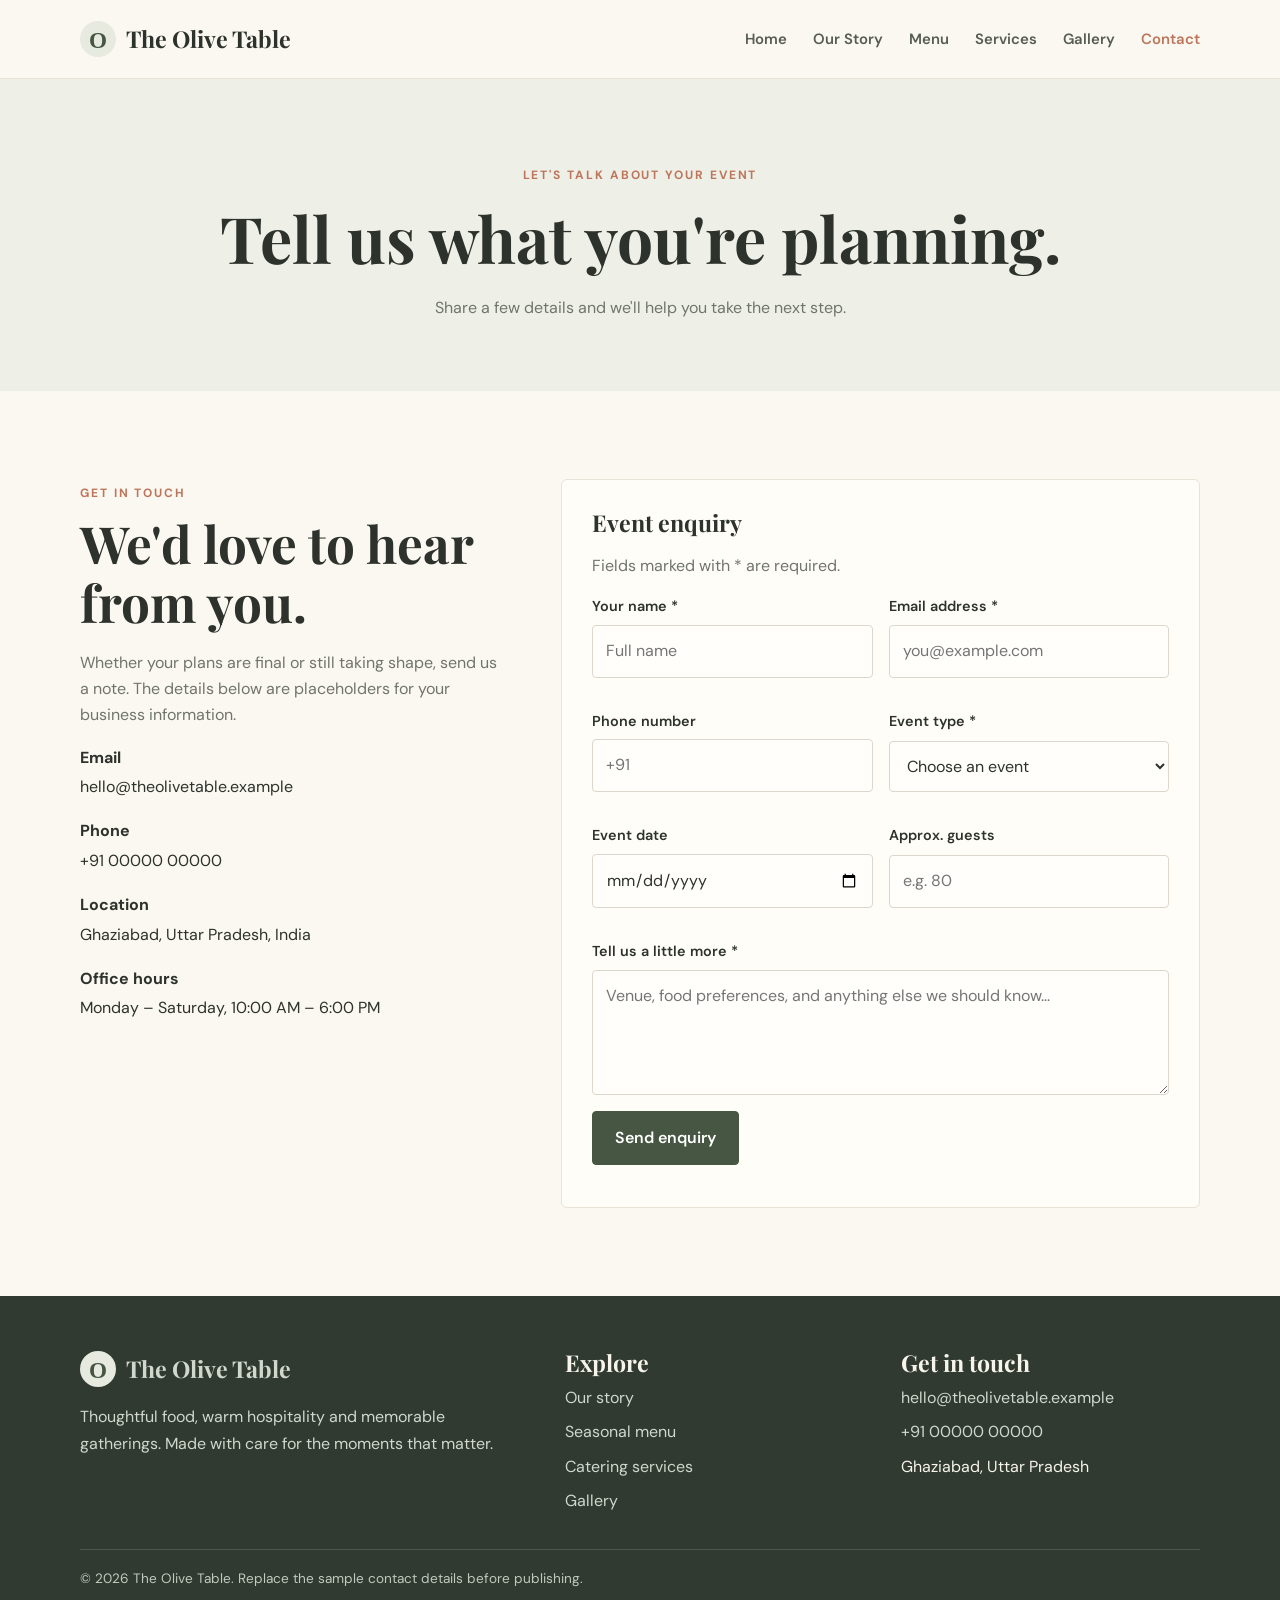
==== contact.html @ f9d6e395 "Initial commit for miniproject" ====
<!DOCTYPE html>
<html lang="en">
<head>
  <meta charset="UTF-8">
  <meta name="viewport" content="width=device-width, initial-scale=1.0">
  <meta name="description" content="The Olive Table catering — thoughtful food and warm hospitality for every occasion.">
  <title>Contact | The Olive Table</title>
  <link rel="stylesheet" href="css/style.css">
</head>
<body>

<header class="site-header">
  <div class="container nav-wrap">
    <a class="brand" href="index.html"><span class="brand-mark">O</span> The Olive Table</a>
    <button class="nav-toggle" aria-label="Toggle navigation" aria-expanded="false">☰</button>
    <nav class="nav-links" aria-label="Main navigation">
      <a href="index.html">Home</a>
      <a href="about.html">Our Story</a>
      <a href="menu.html">Menu</a>
      <a href="services.html">Services</a>
      <a href="gallery.html">Gallery</a>
      <a href="contact.html">Contact</a>
    </nav>
  </div>
</header>


<main>
  <section class="page-hero"><div class="container"><span class="eyebrow">Let's talk about your event</span><h1>Tell us what you're planning.</h1><p>Share a few details and we'll help you take the next step.</p></div></section>
  <section class="section"><div class="container contact-layout">
    <div><span class="eyebrow">Get in touch</span><h2>We'd love to hear from you.</h2><p>Whether your plans are final or still taking shape, send us a note. The details below are placeholders for your business information.</p>
      <div class="contact-details">
        <div class="contact-item"><strong>Email</strong><a href="mailto:hello@theolivetable.example">hello@theolivetable.example</a></div>
        <div class="contact-item"><strong>Phone</strong><a href="tel:+910000000000">+91 00000 00000</a></div>
        <div class="contact-item"><strong>Location</strong><span>Ghaziabad, Uttar Pradesh, India</span></div>
        <div class="contact-item"><strong>Office hours</strong><span>Monday – Saturday, 10:00 AM – 6:00 PM</span></div>
      </div>
    </div>
    <form class="contact-form" id="enquiry-form">
      <h3>Event enquiry</h3>
      <p>Fields marked with * are required.</p>
      <div class="form-grid">
        <div class="field"><label for="name">Your name *</label><input id="name" name="name" required placeholder="Full name"></div>
        <div class="field"><label for="email">Email address *</label><input id="email" name="email" type="email" required placeholder="you@example.com"></div>
        <div class="field"><label for="phone">Phone number</label><input id="phone" name="phone" type="tel" placeholder="+91"></div>
        <div class="field"><label for="event">Event type *</label><select id="event" name="event" required><option value="">Choose an event</option><option>Wedding</option><option>Birthday or private party</option><option>Corporate event</option><option>Family gathering</option><option>Other</option></select></div>
        <div class="field"><label for="date">Event date</label><input id="date" name="date" type="date"></div>
        <div class="field"><label for="guests">Approx. guests</label><input id="guests" name="guests" type="number" min="1" placeholder="e.g. 80"></div>
        <div class="field full"><label for="message">Tell us a little more *</label><textarea id="message" name="message" required placeholder="Venue, food preferences, and anything else we should know..."></textarea></div>
      </div>
      <button class="btn" type="submit">Send enquiry</button>
      <p class="form-message" role="status" aria-live="polite"></p>
    </form>
  </div></section>
</main>


<footer class="site-footer">
  <div class="container">
    <div class="footer-grid">
      <div>
        <a class="brand" href="index.html"><span class="brand-mark">O</span> The Olive Table</a>
        <p>Thoughtful food, warm hospitality and memorable gatherings. Made with care for the moments that matter.</p>
      </div>
      <div>
        <h3>Explore</h3>
        <div class="footer-links">
          <a href="about.html">Our story</a><a href="menu.html">Seasonal menu</a>
          <a href="services.html">Catering services</a><a href="gallery.html">Gallery</a>
        </div>
      </div>
      <div>
        <h3>Get in touch</h3>
        <div class="footer-links">
          <a href="mailto:hello@theolivetable.example">hello@theolivetable.example</a>
          <a href="tel:+910000000000">+91 00000 00000</a>
          <span>Ghaziabad, Uttar Pradesh</span>
        </div>
      </div>
    </div>
    <div class="footer-bottom">© <span data-year></span> The Olive Table. Replace the sample contact details before publishing.</div>
  </div>
</footer>
<script src="js/main.js"></script>

</body>
</html>
---- css/style.css ----
@import url('https://fonts.googleapis.com/css2?family=DM+Sans:wght@400;500;600;700&family=Playfair+Display:wght@500;600;700&display=swap');

:root {
  --cream: #fbf8f1;
  --paper: #fffdf8;
  --sage: #71816b;
  --sage-dark: #465642;
  --terracotta: #bd765b;
  --ink: #2d332c;
  --muted: #70756c;
  --line: #e8e2d7;
  --shadow: 0 14px 40px rgba(54, 61, 48, .09);
}

* { box-sizing: border-box; }
html { scroll-behavior: smooth; }
body {
  margin: 0;
  background: var(--cream);
  color: var(--ink);
  font-family: "DM Sans", sans-serif;
  line-height: 1.65;
}
img { display: block; max-width: 100%; }
a { color: inherit; text-decoration: none; }
button, input, textarea, select { font: inherit; }
.container { width: min(1120px, 90%); margin: 0 auto; }
.eyebrow {
  color: var(--terracotta); text-transform: uppercase; letter-spacing: .16em;
  font-size: .75rem; font-weight: 700;
}
h1, h2, h3 { font-family: "Playfair Display", Georgia, serif; line-height: 1.15; }
h1 { font-size: clamp(2.7rem, 6vw, 5rem); margin: 14px 0 20px; }
h2 { font-size: clamp(2rem, 4vw, 3.2rem); margin: 8px 0 18px; }
h3 { font-size: 1.45rem; margin: 0 0 8px; }
p { color: var(--muted); }
.btn {
  display: inline-flex; align-items: center; justify-content: center; gap: 9px;
  padding: 13px 22px; border-radius: 4px; border: 1px solid var(--sage-dark);
  background: var(--sage-dark); color: white; font-weight: 600; cursor: pointer;
  transition: .2s ease;
}
.btn:hover { background: var(--terracotta); border-color: var(--terracotta); transform: translateY(-2px); }
.btn-outline { background: transparent; color: var(--sage-dark); }
.btn-outline:hover { color: white; }
.site-header {
  position: sticky; top: 0; z-index: 20; background: rgba(251,248,241,.95);
  backdrop-filter: blur(12px); border-bottom: 1px solid var(--line);
}
.nav-wrap { min-height: 78px; display: flex; align-items: center; justify-content: space-between; gap: 24px; }
.brand { display: flex; align-items: center; gap: 10px; font-family: "Playfair Display", serif; font-size: 1.45rem; font-weight: 700; }
.brand-mark {
  width: 36px; height: 36px; display: grid; place-items: center; border-radius: 50%;
  background: #e7eadf; color: var(--sage-dark); font-family: Georgia, serif;
}
.nav-links { display: flex; align-items: center; gap: 26px; }
.nav-links a { color: #565d53; font-size: .93rem; font-weight: 600; }
.nav-links a:hover, .nav-links a.active { color: var(--terracotta); }
.nav-toggle { display: none; border: 0; background: none; font-size: 1.7rem; color: var(--ink); cursor: pointer; }
.hero {
  min-height: 590px; display: grid; align-items: center;
  background: linear-gradient(90deg, rgba(30,37,29,.68), rgba(30,37,29,.12)),
    url("https://images.unsplash.com/photo-1555244162-803834f70033?auto=format&fit=crop&w=1800&q=85") center/cover;
  color: white;
}
.hero p { color: rgba(255,255,255,.88); max-width: 560px; font-size: 1.08rem; }
.hero .eyebrow { color: #f1c5a8; }
.hero h1 { max-width: 720px; }
.hero-actions { display: flex; gap: 12px; flex-wrap: wrap; margin-top: 28px; }
.hero .btn { background: var(--paper); border-color: var(--paper); color: var(--sage-dark); }
.hero .btn:hover { background: var(--terracotta); color: white; border-color: var(--terracotta); }
.hero .btn-outline { background: transparent; color: white; border-color: rgba(255,255,255,.8); }
.section { padding: 88px 0; }
.section-heading { max-width: 650px; margin-bottom: 38px; }
.section-heading.center { text-align: center; margin-left: auto; margin-right: auto; }
.split { display: grid; grid-template-columns: 1fr 1fr; gap: 64px; align-items: center; }
.photo {
  width: 100%; min-height: 390px; object-fit: cover; border-radius: 7px;
  box-shadow: var(--shadow);
}
.feature-grid, .card-grid { display: grid; grid-template-columns: repeat(3, 1fr); gap: 22px; }
.feature, .info-card, .menu-card {
  background: var(--paper); padding: 28px; border: 1px solid var(--line); border-radius: 6px;
}
.feature-icon { font-size: 1.7rem; margin-bottom: 14px; }
.feature p, .info-card p { margin-bottom: 0; }
.tint { background: #eef0e8; }
.quote-band { background: #e9e6dc; text-align: center; padding: 66px 20px; }
.quote-band blockquote {
  max-width: 760px; margin: 0 auto; color: var(--sage-dark);
  font: 500 clamp(1.5rem, 3vw, 2.3rem)/1.35 "Playfair Display", serif;
}
.page-hero {
  padding: 82px 0 70px; background: #eef0e8; text-align: center;
}
.page-hero p { max-width: 620px; margin: 0 auto; }
.page-hero h1 { font-size: clamp(2.5rem, 5vw, 4rem); }
.menu-tools { display: flex; justify-content: center; flex-wrap: wrap; gap: 10px; margin: 0 0 32px; }
.filter-btn {
  padding: 9px 18px; background: transparent; border: 1px solid var(--line);
  border-radius: 30px; color: var(--muted); cursor: pointer;
}
.filter-btn.active, .filter-btn:hover { background: var(--sage-dark); color: white; border-color: var(--sage-dark); }
.menu-card { padding: 0; overflow: hidden; }
.menu-card img { width: 100%; height: 205px; object-fit: cover; }
.menu-card-content { padding: 20px; }
.menu-card-top { display: flex; justify-content: space-between; gap: 12px; align-items: start; }
.price { color: var(--terracotta); font-weight: 700; white-space: nowrap; }
.menu-card p { margin: 7px 0 0; font-size: .93rem; }
.service-list { display: grid; gap: 16px; }
.service-row { display: grid; grid-template-columns: 58px 1fr; gap: 18px; padding: 22px 0; border-bottom: 1px solid var(--line); }
.service-number { font: 600 1.8rem "Playfair Display", serif; color: var(--terracotta); }
.gallery-grid { display: grid; grid-template-columns: repeat(3, 1fr); gap: 14px; }
.gallery-grid img { width: 100%; height: 255px; object-fit: cover; border-radius: 5px; }
.contact-layout { display: grid; grid-template-columns: .8fr 1.2fr; gap: 55px; }
.contact-details { display: grid; gap: 18px; }
.contact-item strong { display: block; color: var(--ink); margin-bottom: 3px; }
.contact-form { background: var(--paper); border: 1px solid var(--line); padding: 30px; border-radius: 6px; }
.form-grid { display: grid; grid-template-columns: 1fr 1fr; gap: 16px; }
.field { display: grid; gap: 6px; margin-bottom: 16px; }
.field.full { grid-column: 1 / -1; }
.field label { font-weight: 600; font-size: .9rem; }
.field input, .field textarea, .field select {
  width: 100%; border: 1px solid #dcd7cc; background: #fffefa; padding: 12px 13px;
  border-radius: 4px; outline: none; color: var(--ink);
}
.field input:focus, .field textarea:focus, .field select:focus { border-color: var(--sage); box-shadow: 0 0 0 3px rgba(113,129,107,.12); }
.field textarea { min-height: 125px; resize: vertical; }
.form-message { margin: 12px 0 0; font-weight: 600; }
.cta-panel {
  background: var(--sage-dark); color: white; padding: 54px; border-radius: 7px;
  display: flex; align-items: center; justify-content: space-between; gap: 24px;
}
.cta-panel h2 { margin: 0; max-width: 580px; }
.cta-panel p { color: #e0e5dc; }
.cta-panel .btn { background: white; border-color: white; color: var(--sage-dark); white-space: nowrap; }
.site-footer { background: #303a30; color: #f7f4ec; padding: 54px 0 22px; }
.footer-grid { display: grid; grid-template-columns: 1.5fr 1fr 1fr; gap: 36px; }
.site-footer p, .site-footer a { color: #d1d7cd; }
.site-footer a:hover { color: #f0c3a8; }
.footer-links { display: grid; gap: 8px; }
.footer-bottom { border-top: 1px solid rgba(255,255,255,.15); margin-top: 35px; padding-top: 18px; font-size: .85rem; color: #c2c9be; }
@media (max-width: 820px) {
  .nav-toggle { display: block; }
  .nav-links {
    display: none; position: absolute; top: 78px; left: 0; right: 0; padding: 20px 5%;
    background: var(--cream); border-bottom: 1px solid var(--line); flex-direction: column; align-items: flex-start;
  }
  .nav-links.open { display: flex; }
  .split, .contact-layout { grid-template-columns: 1fr; gap: 34px; }
  .feature-grid, .card-grid { grid-template-columns: repeat(2, 1fr); }
  .gallery-grid { grid-template-columns: repeat(2, 1fr); }
  .cta-panel { align-items: flex-start; flex-direction: column; padding: 36px; }
}
@media (max-width: 560px) {
  .section { padding: 62px 0; }
  .feature-grid, .card-grid, .gallery-grid, .footer-grid, .form-grid { grid-template-columns: 1fr; }
  .gallery-grid img { height: 230px; }
  .hero { min-height: 570px; }
  .photo { min-height: 280px; }
  .contact-form { padding: 22px; }
}
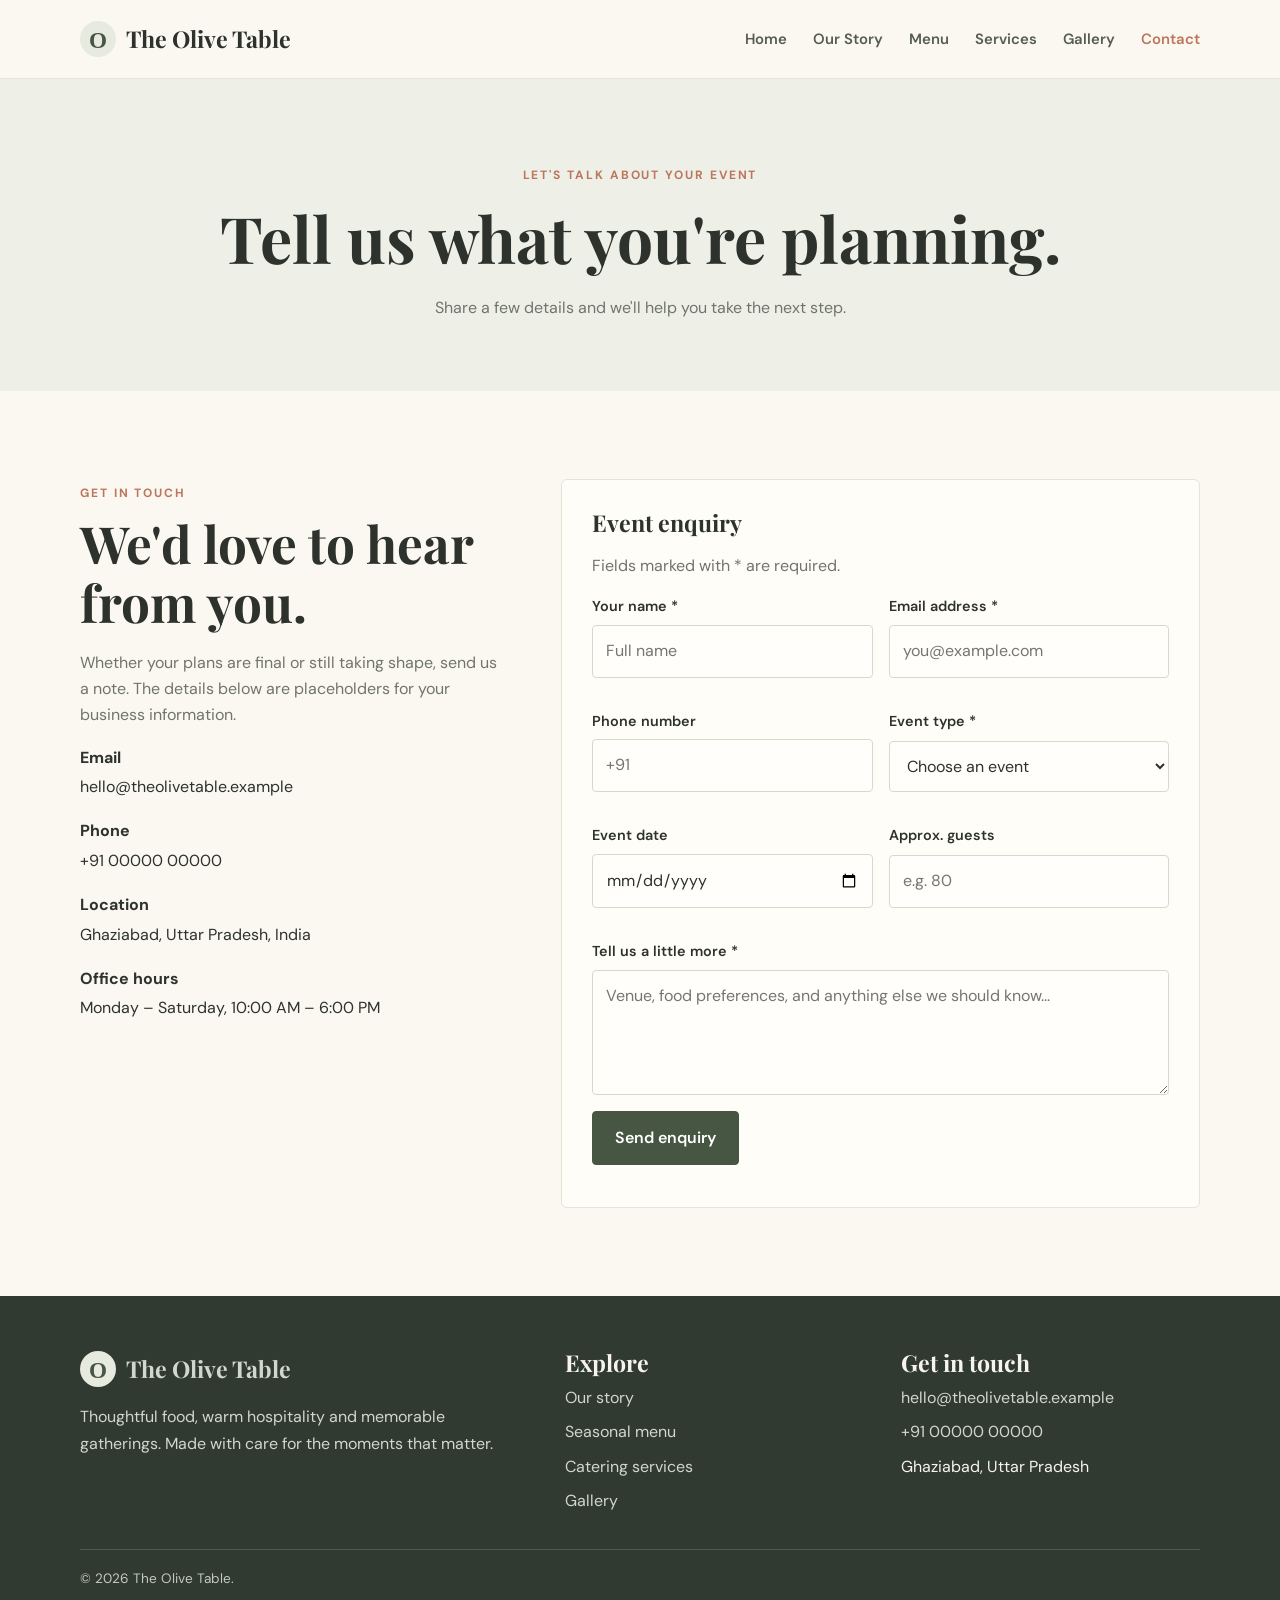
==== commit 80832532: "Removed old files and updated website content" ====
--- a/contact.html
+++ b/contact.html
@@ -78,7 +78,7 @@
         </div>
       </div>
     </div>
-    <div class="footer-bottom">© <span data-year></span> The Olive Table. Replace the sample contact details before publishing.</div>
+    <div class="footer-bottom">© <span data-year></span> The Olive Table.</div>
   </div>
 </footer>
 <script src="js/main.js"></script>
